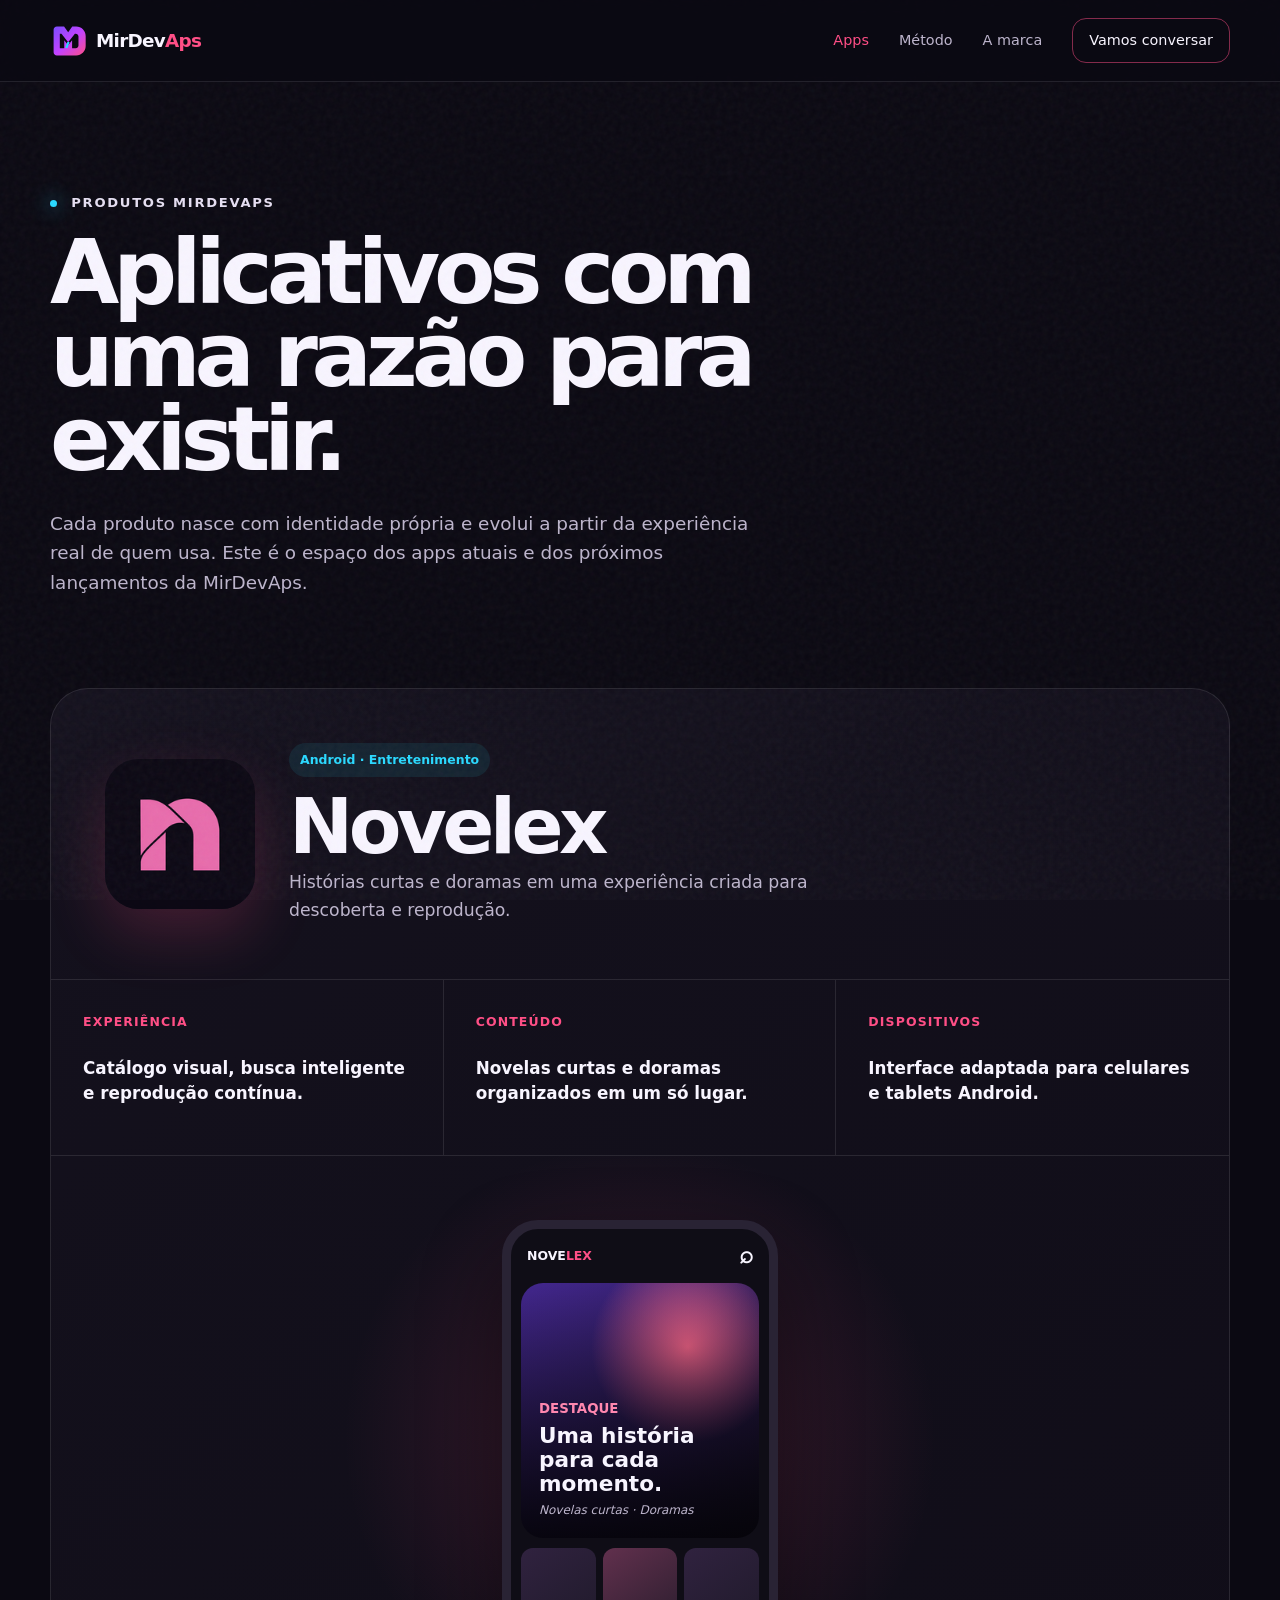
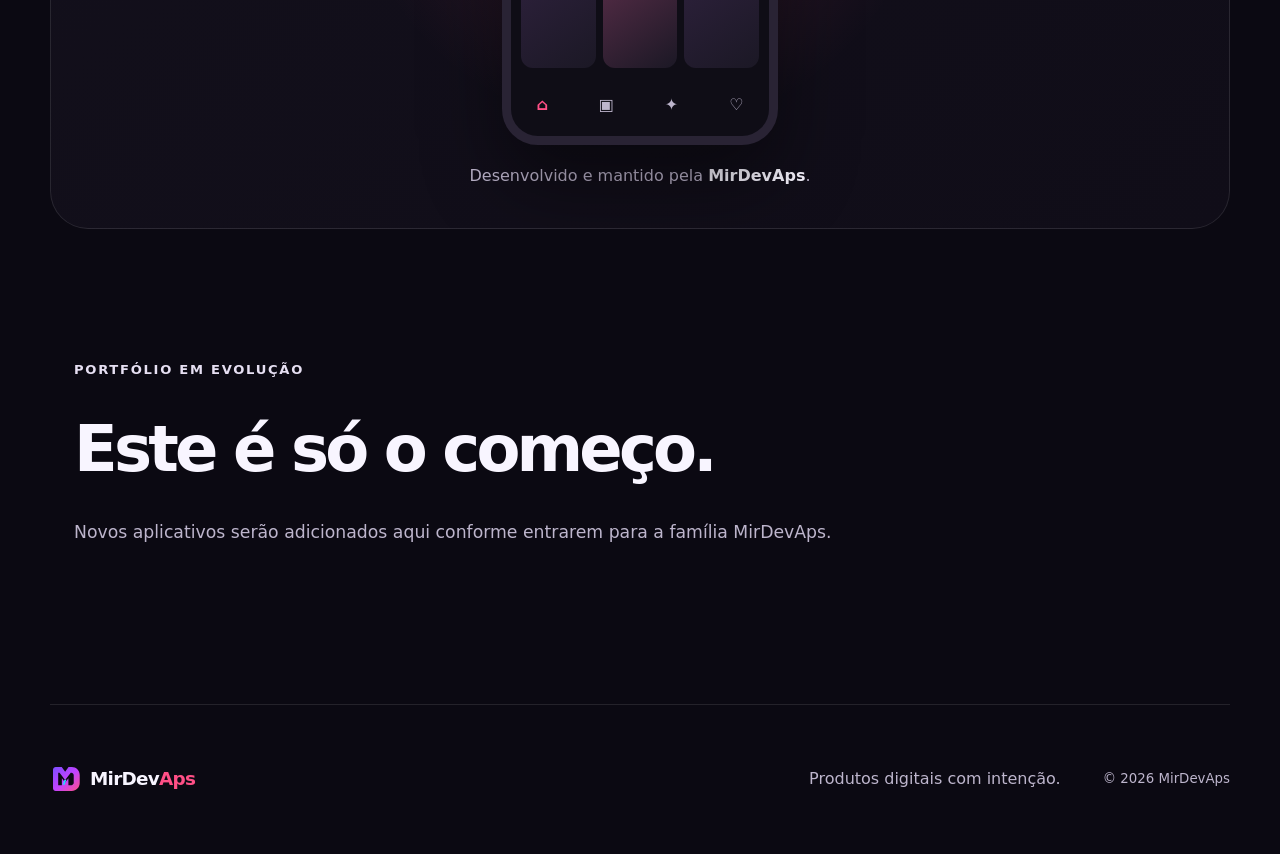
==== apps.html @ c23159f0 "Add expandable apps portfolio with Novelex" ====
<!doctype html>
<html lang="pt-BR">
  <head>
    <meta charset="utf-8" />
    <meta name="viewport" content="width=device-width,initial-scale=1" />
    <title>Apps — MirDevAps</title>
    <meta
      name="description"
      content="Conheça os aplicativos desenvolvidos pela MirDevAps."
    />
    <meta name="theme-color" content="#0b0912" />
    <link rel="icon" href="assets/favicon.svg" type="image/svg+xml" />
    <link rel="stylesheet" href="styles.css" />
  </head>
  <body>
    <div class="noise" aria-hidden="true"></div>
    <header class="site-header">
      <a class="brand" href="index.html" aria-label="MirDevAps — início"
        ><img src="assets/mirdevaps-logo.svg" alt="" /><span
          >MirDev<span>Aps</span></span
        ></a
      >
      <button class="menu-button" aria-expanded="false" aria-controls="nav">
        <span></span><span></span>
      </button>
      <nav id="nav">
        <a class="active" href="apps.html">Apps</a
        ><a href="index.html#metodo">Método</a
        ><a href="index.html#marca">A marca</a
        ><a class="nav-cta" href="index.html#contato">Vamos conversar</a>
      </nav>
    </header>
    <main class="apps-page">
      <section class="apps-intro reveal">
        <p class="eyebrow"><i></i> Produtos MirDevAps</p>
        <h1>Aplicativos com uma razão para existir.</h1>
        <p>
          Cada produto nasce com identidade própria e evolui a partir da
          experiência real de quem usa. Este é o espaço dos apps atuais e dos
          próximos lançamentos da MirDevAps.
        </p>
      </section>

      <section class="app-showcase reveal" id="novelex">
        <div class="app-identity">
          <img
            class="app-icon"
            src="assets/novelex-icon.png"
            alt="Ícone do aplicativo Novelex"
          />
          <div>
            <span class="tag">Android · Entretenimento</span>
            <h2>Novelex</h2>
            <p>
              Histórias curtas e doramas em uma experiência criada para
              descoberta e reprodução.
            </p>
          </div>
        </div>
        <div class="app-details">
          <div>
            <small>Experiência</small
            ><strong
              >Catálogo visual, busca inteligente e reprodução contínua.</strong
            >
          </div>
          <div>
            <small>Conteúdo</small
            ><strong
              >Novelas curtas e doramas organizados em um só lugar.</strong
            >
          </div>
          <div>
            <small>Dispositivos</small
            ><strong
              >Interface adaptada para celulares e tablets Android.</strong
            >
          </div>
        </div>
        <div class="app-visual">
          <div class="app-glow"></div>
          <div class="phone app-phone">
            <div class="phone-bar">
              <span>NOVE<span>LEX</span></span
              ><b>⌕</b>
            </div>
            <div class="story">
              <div class="story-copy">
                <small>DESTAQUE</small
                ><strong>Uma história para cada momento.</strong
                ><i>Novelas curtas · Doramas</i>
              </div>
            </div>
            <div class="cards"><i></i><i></i><i></i></div>
            <div class="phone-nav"><b>⌂</b><b>▣</b><b>✦</b><b>♡</b></div>
          </div>
          <p>Desenvolvido e mantido pela <strong>MirDevAps</strong>.</p>
        </div>
      </section>

      <section class="future-apps reveal">
        <p class="eyebrow">Portfólio em evolução</p>
        <h2>Este é só o começo.</h2>
        <p>
          Novos aplicativos serão adicionados aqui conforme entrarem para a
          família MirDevAps.
        </p>
      </section>
    </main>
    <footer>
      <a class="brand small" href="index.html"
        ><img src="assets/mirdevaps-logo.svg" alt="" /><span
          >MirDev<span>Aps</span></span
        ></a
      >
      <p>Produtos digitais com intenção.</p>
      <small>© <span id="year"></span> MirDevAps</small>
    </footer>
    <script src="script.js"></script>
  </body>
</html>
---- styles.css ----
:root {
  --bg: #0b0912;
  --surface: #14111d;
  --surface-2: #1b1628;
  --text: #f8f5ff;
  --muted: #bdb5cc;
  --purple: #7c4dff;
  --pink: #ff4f86;
  --cyan: #29d9ff;
  --line: rgba(255, 255, 255, 0.1);
  --max: 1180px;
}
* {
  box-sizing: border-box;
}
html {
  scroll-behavior: smooth;
}
body {
  margin: 0;
  background: var(--bg);
  color: var(--text);
  font-family:
    Inter,
    ui-sans-serif,
    system-ui,
    -apple-system,
    BlinkMacSystemFont,
    "Segoe UI",
    sans-serif;
  font-size: 16px;
  line-height: 1.6;
  overflow-x: hidden;
}
a {
  color: inherit;
  text-decoration: none;
}
.noise {
  position: fixed;
  inset: 0;
  pointer-events: none;
  opacity: 0.045;
  z-index: 20;
  background-image: url("data:image/svg+xml,%3Csvg viewBox='0 0 180 180' xmlns='http://www.w3.org/2000/svg'%3E%3Cfilter id='n'%3E%3CfeTurbulence type='fractalNoise' baseFrequency='.9' numOctaves='3' stitchTiles='stitch'/%3E%3C/filter%3E%3Crect width='100%25' height='100%25' filter='url(%23n)'/%3E%3C/svg%3E");
}
.site-header {
  height: 82px;
  position: fixed;
  z-index: 30;
  top: 0;
  left: 0;
  right: 0;
  display: flex;
  align-items: center;
  justify-content: space-between;
  padding: 0 max(24px, calc((100vw - var(--max)) / 2));
  background: rgba(11, 9, 18, 0.72);
  border-bottom: 1px solid var(--line);
  backdrop-filter: blur(18px);
}
.brand {
  display: flex;
  align-items: center;
  gap: 10px;
  font-size: 1.15rem;
  font-weight: 850;
  letter-spacing: -0.04em;
}
.brand img {
  width: 36px;
  height: 36px;
}
.brand span span {
  color: var(--pink);
}
nav {
  display: flex;
  align-items: center;
  gap: 30px;
}
nav a {
  font-size: 0.9rem;
  color: var(--muted);
  transition: 0.2s;
}
nav a:hover {
  color: var(--text);
}
nav a.active {
  color: var(--pink);
}
.nav-cta {
  padding: 10px 16px;
  border: 1px solid rgba(255, 79, 134, 0.5);
  border-radius: 14px;
  color: var(--text);
}
.menu-button {
  display: none;
  background: none;
  border: 0;
  width: 44px;
  height: 44px;
}
.menu-button span {
  display: block;
  width: 22px;
  height: 2px;
  margin: 6px auto;
  background: var(--text);
}
main {
  overflow: hidden;
}
.hero {
  min-height: 780px;
  max-width: calc(var(--max) + 48px);
  margin: auto;
  padding: 150px 24px 80px;
  display: grid;
  grid-template-columns: 1.08fr 0.92fr;
  align-items: center;
  gap: 52px;
}
.eyebrow {
  margin: 0 0 18px;
  color: #e6dff2;
  font-size: 0.82rem;
  font-weight: 750;
  letter-spacing: 0.13em;
  text-transform: uppercase;
}
.eyebrow i {
  display: inline-block;
  width: 7px;
  height: 7px;
  margin-right: 8px;
  border-radius: 50%;
  background: var(--cyan);
  box-shadow: 0 0 20px var(--cyan);
}
h1,
h2,
h3,
p {
  margin-top: 0;
}
h1 {
  font-size: clamp(3.7rem, 7vw, 6.5rem);
  line-height: 0.93;
  letter-spacing: -0.07em;
  margin-bottom: 28px;
}
h1 em {
  font-style: normal;
  background: linear-gradient(
    110deg,
    var(--purple),
    var(--pink) 58%,
    var(--cyan)
  );
  -webkit-background-clip: text;
  color: transparent;
}
.lede {
  max-width: 630px;
  font-size: 1.18rem;
  color: var(--muted);
}
.hero-actions {
  display: flex;
  gap: 12px;
  margin-top: 34px;
  flex-wrap: wrap;
}
.button {
  display: inline-flex;
  align-items: center;
  justify-content: center;
  min-height: 52px;
  padding: 0 22px;
  border-radius: 16px;
  font-weight: 750;
}
.button.primary {
  background: linear-gradient(120deg, var(--purple), var(--pink));
  box-shadow: 0 15px 50px rgba(124, 77, 255, 0.25);
}
.button.ghost {
  border: 1px solid var(--line);
  background: rgba(255, 255, 255, 0.025);
}
.hero-art {
  position: relative;
  aspect-ratio: 1/1;
  border: 1px solid var(--line);
  border-radius: 42px;
  overflow: hidden;
  background:
    radial-gradient(
      circle at 30% 20%,
      rgba(124, 77, 255, 0.25),
      transparent 46%
    ),
    var(--surface);
}
.hero-art > img {
  width: 100%;
  height: 100%;
  object-fit: cover;
  mix-blend-mode: screen;
  opacity: 0.82;
}
.hero-art:after {
  content: "";
  position: absolute;
  inset: 0;
  background: linear-gradient(180deg, transparent 60%, rgba(11, 9, 18, 0.8));
}
.code-chip,
.product-chip {
  position: absolute;
  z-index: 2;
  padding: 10px 14px;
  border: 1px solid var(--line);
  border-radius: 999px;
  background: rgba(11, 9, 18, 0.75);
  backdrop-filter: blur(12px);
  font-size: 0.78rem;
}
.code-chip {
  left: 24px;
  bottom: 24px;
}
.product-chip {
  right: 24px;
  top: 24px;
}
.principles {
  border-block: 1px solid var(--line);
  display: grid;
  grid-template-columns: repeat(4, 1fr);
  padding: 18px max(24px, calc((100vw - var(--max)) / 2));
  color: var(--muted);
}
.principles p {
  margin: 0;
  text-align: center;
  font-size: 0.83rem;
  text-transform: uppercase;
  letter-spacing: 0.08em;
}
.section {
  max-width: calc(var(--max) + 48px);
  margin: auto;
  padding: 140px 24px;
}
.section-heading {
  max-width: 760px;
  margin-bottom: 52px;
}
.section-heading h2,
.brand-text h2,
.contact h2 {
  font-size: clamp(2.7rem, 5vw, 4.8rem);
  line-height: 1;
  letter-spacing: -0.055em;
  margin-bottom: 22px;
}
.section-heading > p:last-child,
.brand-text > p {
  color: var(--muted);
  font-size: 1.08rem;
}
.product {
  display: grid;
  grid-template-columns: 0.9fr 1.1fr;
  min-height: 590px;
  border: 1px solid var(--line);
  border-radius: 34px;
  overflow: hidden;
  background: linear-gradient(145deg, var(--surface), #110d1a);
}
.product-copy {
  padding: 64px;
}
.tag {
  display: inline-flex;
  padding: 7px 11px;
  border-radius: 999px;
  background: rgba(41, 217, 255, 0.09);
  color: var(--cyan);
  font-size: 0.78rem;
  font-weight: 750;
}
.product h3 {
  font-size: 4.2rem;
  letter-spacing: -0.07em;
  margin: 26px 0 12px;
}
.product-copy p,
.product-copy li {
  color: var(--muted);
}
.product-copy ul {
  padding-left: 18px;
  margin: 26px 0;
}
.product-copy a {
  display: inline-block;
  margin-top: 18px;
  color: #ff9cbd;
  font-weight: 700;
}
.phone-stage {
  display: grid;
  place-items: center;
  min-height: 590px;
  background:
    radial-gradient(
      circle at 50% 45%,
      rgba(255, 79, 134, 0.22),
      transparent 55%
    ),
    linear-gradient(135deg, #1a1231, #0d0a15);
}
.phone {
  width: 276px;
  height: 525px;
  border: 9px solid #292334;
  border-radius: 36px;
  background: #0f0d16;
  overflow: hidden;
  box-shadow: 0 35px 80px rgba(0, 0, 0, 0.45);
  transform: rotate(3deg);
}
.phone-bar {
  height: 54px;
  padding: 0 16px;
  display: flex;
  align-items: center;
  justify-content: space-between;
  font-size: 0.78rem;
  font-weight: 900;
}
.phone-bar span span {
  color: var(--pink);
}
.phone-bar b {
  font-size: 1.5rem;
}
.story {
  height: 255px;
  margin: 0 10px;
  border-radius: 22px;
  background:
    linear-gradient(0deg, rgba(4, 3, 8, 0.9), transparent),
    radial-gradient(circle at 70% 25%, #ff698f, transparent 38%),
    linear-gradient(140deg, #43278f, #161021);
  position: relative;
}
.story-copy {
  position: absolute;
  left: 18px;
  right: 18px;
  bottom: 18px;
  display: grid;
  gap: 5px;
}
.story-copy small {
  color: #ff87af;
  font-weight: 800;
}
.story-copy strong {
  font-size: 1.35rem;
  line-height: 1.1;
}
.story-copy i {
  font-size: 0.75rem;
  color: var(--muted);
}
.cards {
  display: grid;
  grid-template-columns: repeat(3, 1fr);
  gap: 7px;
  padding: 10px;
}
.cards i {
  height: 120px;
  border-radius: 12px;
  background: linear-gradient(145deg, #30223f, #1b1825);
}
.cards i:nth-child(2) {
  background: linear-gradient(145deg, #61304d, #1b1825);
}
.phone-nav {
  height: 55px;
  display: flex;
  align-items: center;
  justify-content: space-around;
  color: var(--muted);
}
.phone-nav b:first-child {
  color: var(--pink);
}
.method {
  padding-top: 80px;
}
.method-grid {
  display: grid;
  grid-template-columns: repeat(4, 1fr);
  gap: 14px;
}
.method-grid article {
  min-height: 280px;
  padding: 30px;
  border: 1px solid var(--line);
  border-radius: 24px;
  background: var(--surface);
  transition: 0.25s;
}
.method-grid article:hover {
  transform: translateY(-6px);
  border-color: rgba(255, 79, 134, 0.35);
}
.method-grid span {
  color: var(--pink);
  font-size: 0.8rem;
}
.method-grid h3 {
  font-size: 1.5rem;
  margin: 65px 0 10px;
}
.method-grid p {
  color: var(--muted);
}
.brand-story {
  display: grid;
  grid-template-columns: 0.8fr 1.2fr;
  gap: 90px;
  align-items: center;
}
.brand-mark {
  aspect-ratio: 1;
  display: grid;
  place-items: center;
  border-radius: 36px;
  background:
    radial-gradient(circle, rgba(124, 77, 255, 0.24), transparent 65%),
    var(--surface);
  border: 1px solid var(--line);
}
.brand-mark img {
  width: 70%;
}
.swatches {
  display: flex;
  gap: 10px;
  margin-top: 30px;
}
.swatches i {
  width: 42px;
  height: 42px;
  border-radius: 14px;
  background: var(--purple);
}
.swatches i:nth-child(2) {
  background: var(--pink);
}
.swatches i:nth-child(3) {
  background: var(--cyan);
}
.swatches i:nth-child(4) {
  background: var(--bg);
  border: 1px solid var(--line);
}
.contact {
  max-width: none;
  padding-inline: max(24px, calc((100vw - var(--max)) / 2));
  background: linear-gradient(
    135deg,
    rgba(124, 77, 255, 0.17),
    rgba(255, 79, 134, 0.12)
  );
}
.contact-inner {
  max-width: 850px;
}
.contact-inner p:not(.eyebrow) {
  color: var(--muted);
  font-size: 1.1rem;
}
.contact .button {
  margin-top: 20px;
}
footer {
  max-width: var(--max);
  margin: auto;
  min-height: 150px;
  display: grid;
  grid-template-columns: 1fr auto auto;
  align-items: center;
  gap: 42px;
  color: var(--muted);
  border-top: 1px solid var(--line);
}
footer p,
footer small {
  margin: 0;
}
.brand.small {
  color: var(--text);
}
.brand.small img {
  width: 30px;
  height: 30px;
}
.reveal {
  opacity: 0;
  transform: translateY(24px);
  transition:
    opacity 0.75s ease,
    transform 0.75s ease;
}
.reveal.visible {
  opacity: 1;
  transform: none;
}
.apps-page {
  padding-top: 82px;
}
.apps-intro {
  max-width: calc(var(--max) + 48px);
  margin: auto;
  padding: 110px 24px 72px;
}
.apps-intro h1 {
  max-width: 900px;
  margin-bottom: 28px;
}
.apps-intro > p:last-child {
  max-width: 720px;
  color: var(--muted);
  font-size: 1.15rem;
}
.app-showcase {
  max-width: var(--max);
  margin: 0 auto 130px;
  overflow: hidden;
  border: 1px solid var(--line);
  border-radius: 38px;
  background: linear-gradient(145deg, var(--surface), #100d18);
}
.app-identity {
  display: grid;
  grid-template-columns: 150px 1fr;
  align-items: center;
  gap: 34px;
  padding: 54px;
  border-bottom: 1px solid var(--line);
}
.app-icon {
  width: 150px;
  height: 150px;
  border-radius: 34px;
  box-shadow: 0 24px 60px rgba(255, 79, 134, 0.2);
}
.app-identity h2 {
  margin: 12px 0 4px;
  font-size: clamp(3rem, 6vw, 5.5rem);
  line-height: 1;
  letter-spacing: -0.06em;
}
.app-identity p {
  max-width: 620px;
  margin: 0;
  color: var(--muted);
  font-size: 1.08rem;
}
.app-details {
  display: grid;
  grid-template-columns: repeat(3, 1fr);
  border-bottom: 1px solid var(--line);
}
.app-details > div {
  min-height: 175px;
  padding: 32px;
  border-right: 1px solid var(--line);
}
.app-details > div:last-child {
  border-right: 0;
}
.app-details small {
  display: block;
  margin-bottom: 24px;
  color: var(--pink);
  font-size: 0.78rem;
  font-weight: 800;
  text-transform: uppercase;
  letter-spacing: 0.09em;
}
.app-details strong {
  font-size: 1.05rem;
  line-height: 1.45;
}
.app-visual {
  position: relative;
  min-height: 660px;
  display: grid;
  place-items: center;
  padding: 64px 24px 40px;
  background: radial-gradient(
    circle at 50% 42%,
    rgba(255, 79, 134, 0.2),
    transparent 42%
  );
}
.app-phone {
  position: relative;
  z-index: 1;
  transform: none;
}
.app-visual > p {
  margin: 18px 0 0;
  color: var(--muted);
}
.app-visual > p strong {
  color: var(--text);
}
.future-apps {
  max-width: var(--max);
  margin: 0 auto;
  padding: 0 24px 140px;
}
.future-apps h2 {
  margin-bottom: 18px;
  font-size: clamp(2.8rem, 5vw, 5rem);
  letter-spacing: -0.06em;
}
.future-apps > p:last-child {
  color: var(--muted);
  font-size: 1.08rem;
}
@media (max-width: 900px) {
  .site-header {
    padding: 0 20px;
  }
  .menu-button {
    display: block;
  }
  nav {
    position: absolute;
    top: 72px;
    left: 16px;
    right: 16px;
    display: none;
    flex-direction: column;
    align-items: stretch;
    padding: 18px;
    border: 1px solid var(--line);
    border-radius: 20px;
    background: #14111df5;
  }
  nav.open {
    display: flex;
  }
  .hero {
    grid-template-columns: 1fr;
    padding: 135px 22px 70px;
  }
  .hero-art {
    max-width: 560px;
  }
  .principles {
    grid-template-columns: 1fr 1fr;
    gap: 16px;
    padding: 24px;
  }
  .section {
    padding: 100px 22px;
  }
  .product {
    grid-template-columns: 1fr;
  }
  .product-copy {
    padding: 38px 28px;
  }
  .method-grid {
    grid-template-columns: 1fr 1fr;
  }
  .brand-story {
    grid-template-columns: 1fr;
    gap: 40px;
  }
  .brand-mark {
    max-width: 480px;
  }
  footer {
    margin: 0 22px;
    grid-template-columns: 1fr;
    gap: 12px;
    padding: 38px 0;
  }
  .app-showcase {
    margin-inline: 22px;
  }
  .app-details {
    grid-template-columns: 1fr;
  }
  .app-details > div {
    border-right: 0;
    border-bottom: 1px solid var(--line);
  }
}
@media (max-width: 560px) {
  h1 {
    font-size: 3.55rem;
  }
  .hero {
    padding-top: 120px;
  }
  .hero-actions {
    display: grid;
  }
  .hero-art {
    border-radius: 28px;
  }
  .principles {
    grid-template-columns: 1fr;
  }
  .section-heading h2,
  .brand-text h2,
  .contact h2 {
    font-size: 2.8rem;
  }
  .product h3 {
    font-size: 3.3rem;
  }
  .phone-stage {
    min-height: 560px;
  }
  .method-grid {
    grid-template-columns: 1fr;
  }
  .method-grid article {
    min-height: 220px;
  }
  .method-grid h3 {
    margin-top: 35px;
  }
  .brand-story {
    gap: 30px;
  }
  .apps-intro {
    padding-top: 80px;
  }
  .app-identity {
    grid-template-columns: 1fr;
    padding: 32px 24px;
  }
  .app-icon {
    width: 112px;
    height: 112px;
    border-radius: 26px;
  }
  .app-visual {
    min-height: 610px;
  }
}
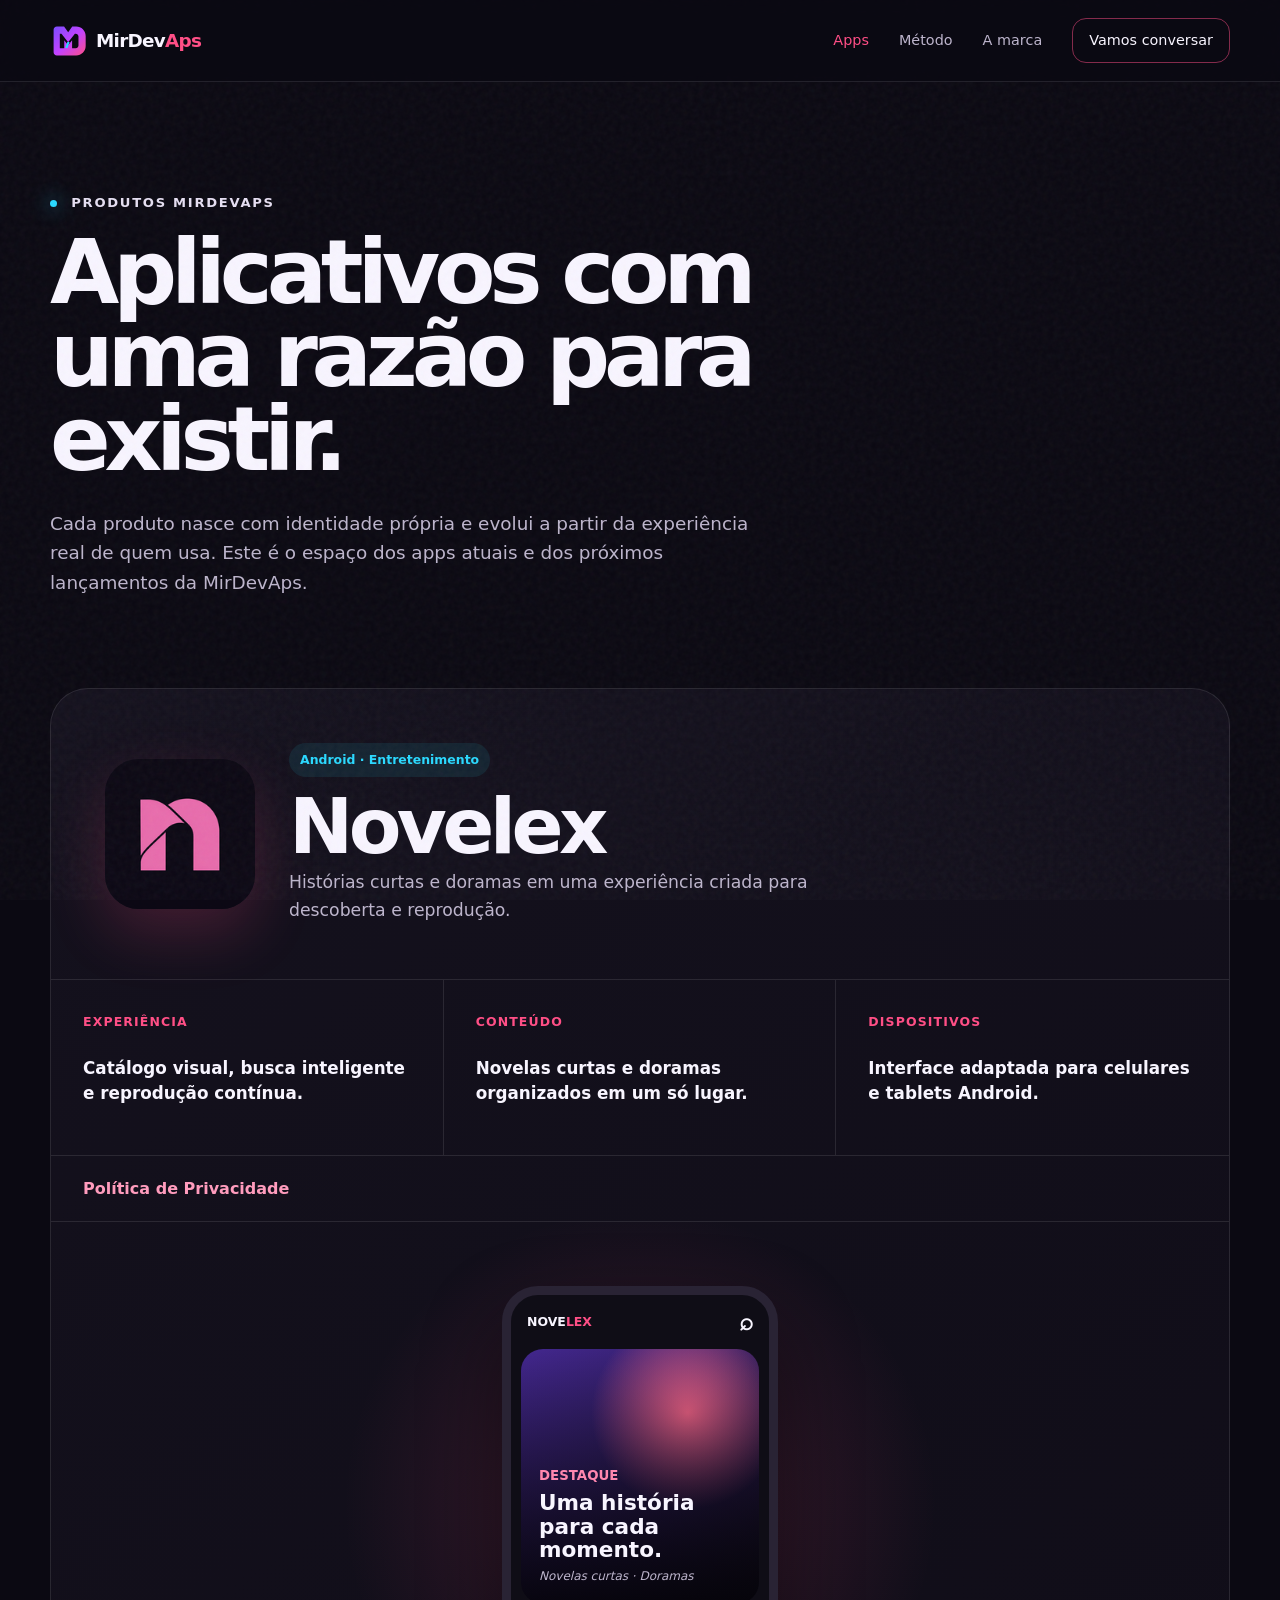
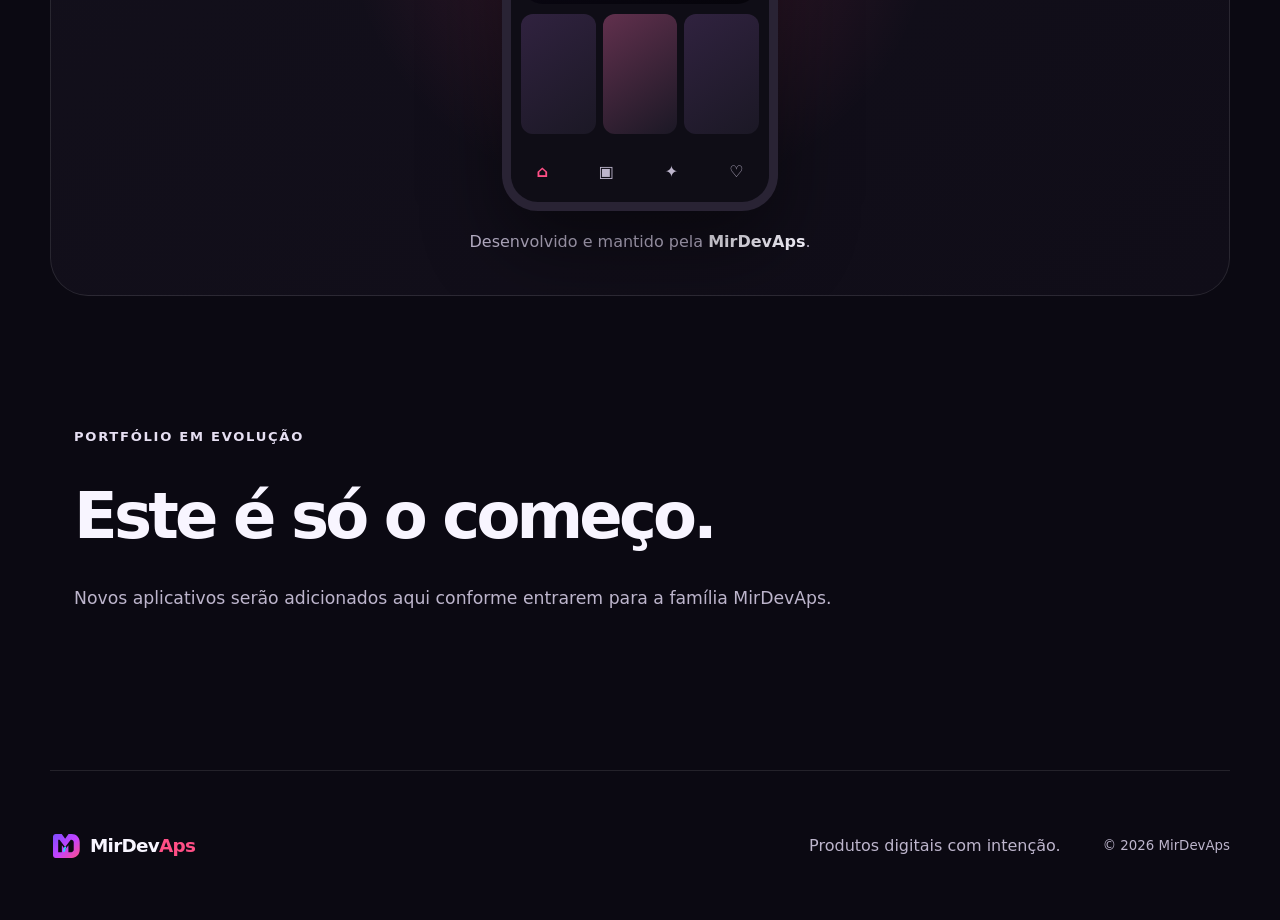
==== commit 5225e4fa: "Migrate Novelex privacy policy to MirDevAps" ====
--- a/apps.html
+++ b/apps.html
@@ -77,6 +77,9 @@
             >
           </div>
         </div>
+        <div class="app-links">
+          <a href="apps/novelex/privacy/">Política de Privacidade</a>
+        </div>
         <div class="app-visual">
           <div class="app-glow"></div>
           <div class="phone app-phone">
--- a/styles.css
+++ b/styles.css
@@ -604,6 +604,93 @@
   font-size: 1.05rem;
   line-height: 1.45;
 }
+.app-links {
+  padding: 20px 32px;
+  border-bottom: 1px solid var(--line);
+}
+.app-links a {
+  color: #ff9cbd;
+  font-weight: 750;
+}
+.app-links a:hover {
+  text-decoration: underline;
+}
+.privacy-page {
+  padding: 140px 24px 90px;
+}
+.privacy-document {
+  max-width: 880px;
+  margin: auto;
+  padding: 52px;
+  border: 1px solid var(--line);
+  border-radius: 32px;
+  background: var(--surface);
+  box-shadow: 0 30px 80px rgba(0, 0, 0, 0.25);
+}
+.privacy-heading {
+  display: grid;
+  grid-template-columns: 84px 1fr;
+  align-items: center;
+  gap: 22px;
+  padding-bottom: 30px;
+  border-bottom: 1px solid var(--line);
+}
+.privacy-heading img {
+  width: 84px;
+  height: 84px;
+  border-radius: 20px;
+}
+.privacy-heading h1 {
+  margin: 0 0 6px;
+  font-size: clamp(2rem, 5vw, 3.4rem);
+  line-height: 1.05;
+}
+.privacy-heading p {
+  margin: 0;
+  color: var(--pink);
+  font-size: 0.86rem;
+  font-weight: 700;
+}
+.privacy-content {
+  padding-top: 12px;
+}
+.privacy-content h2 {
+  margin: 36px 0 12px;
+  font-size: 1.3rem;
+}
+.privacy-content h2::before {
+  content: "";
+  display: inline-block;
+  width: 4px;
+  height: 19px;
+  margin-right: 10px;
+  border-radius: 4px;
+  background: var(--pink);
+  vertical-align: -2px;
+}
+.privacy-content p,
+.privacy-content li {
+  color: var(--muted);
+}
+.privacy-content ul {
+  padding-left: 22px;
+}
+.privacy-content code {
+  padding: 2px 6px;
+  border-radius: 6px;
+  background: #0d0a14;
+  color: var(--cyan);
+}
+.privacy-content a {
+  color: #ff9cbd;
+}
+.privacy-note {
+  margin-top: 40px;
+  padding-top: 22px;
+  border-top: 1px solid var(--line);
+  font-size: 0.9rem;
+  text-align: center;
+}
 .app-visual {
   position: relative;
   min-height: 660px;
@@ -767,4 +854,20 @@
   .app-visual {
     min-height: 610px;
   }
-}
+  .privacy-page {
+    padding: 100px 14px 60px;
+  }
+  .privacy-document {
+    padding: 28px 20px;
+    border-radius: 24px;
+  }
+  .privacy-heading {
+    grid-template-columns: 64px 1fr;
+    gap: 15px;
+  }
+  .privacy-heading img {
+    width: 64px;
+    height: 64px;
+    border-radius: 16px;
+  }
+}
